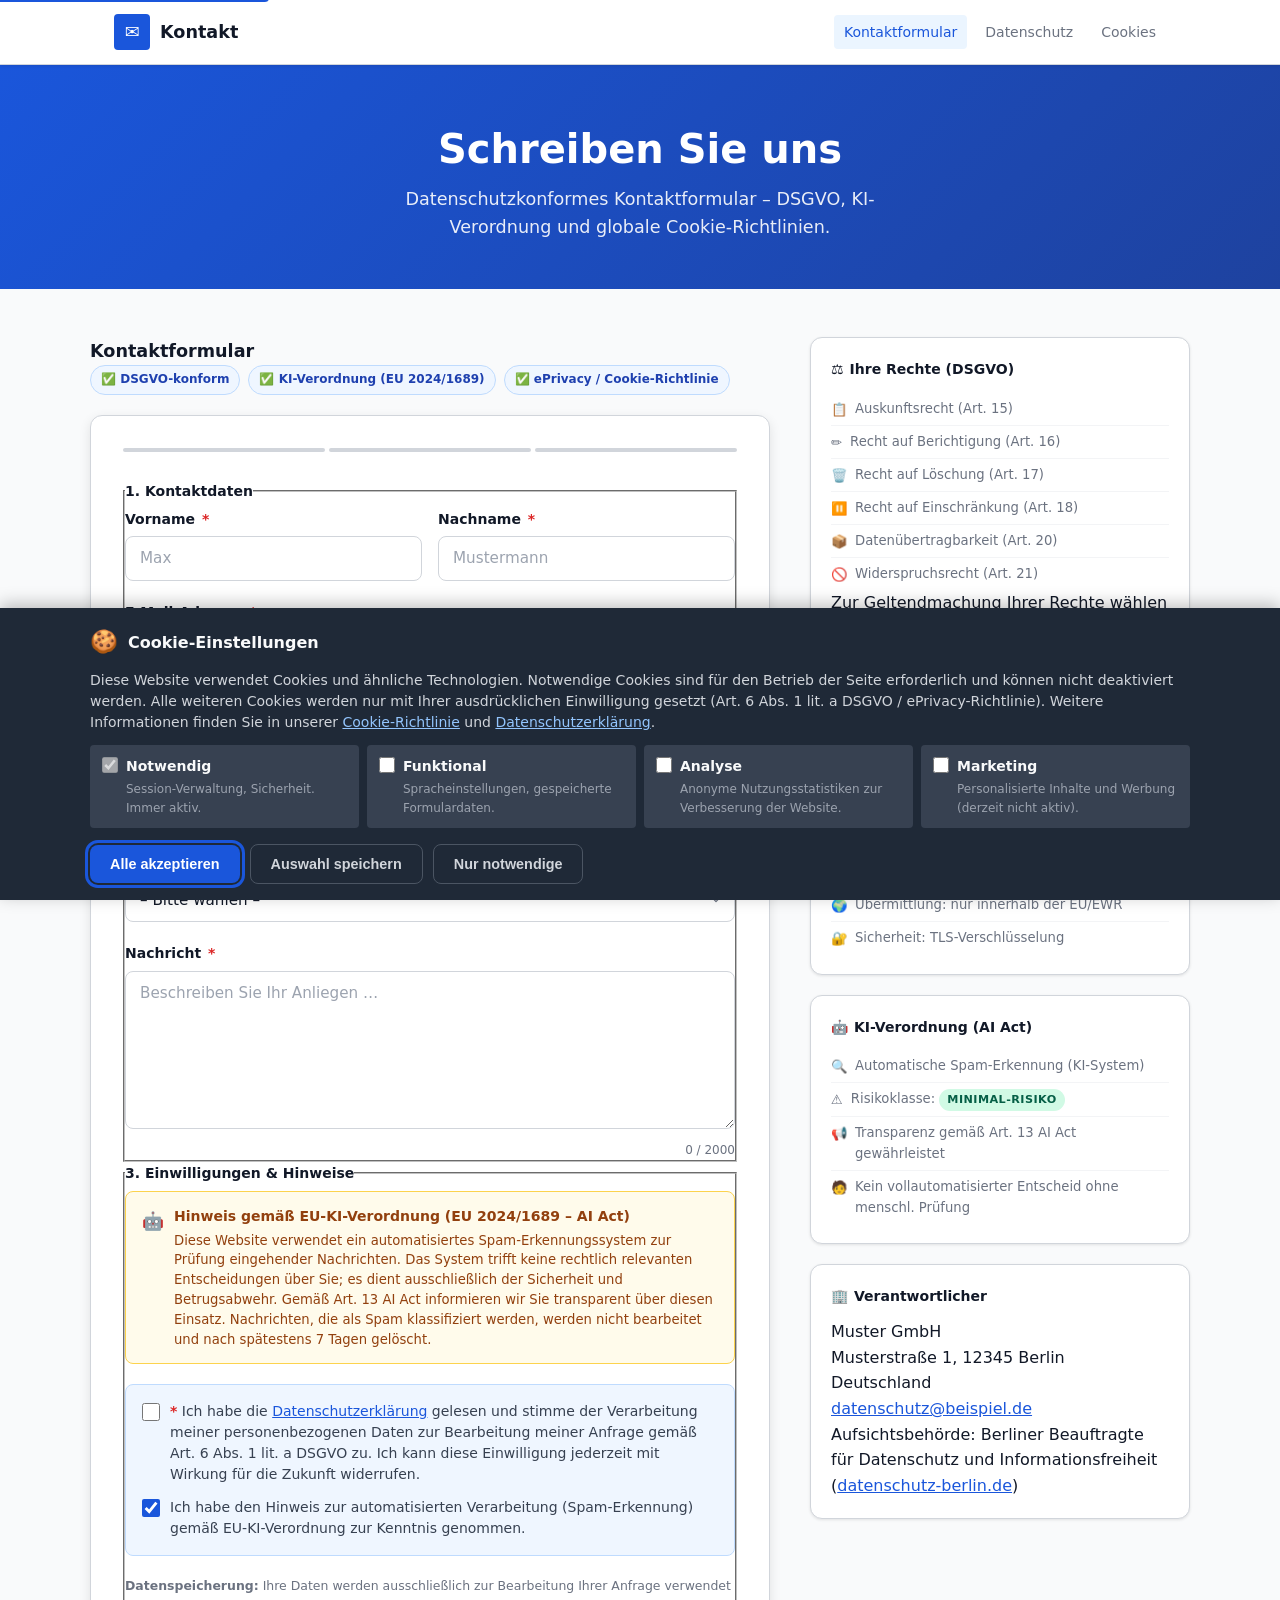
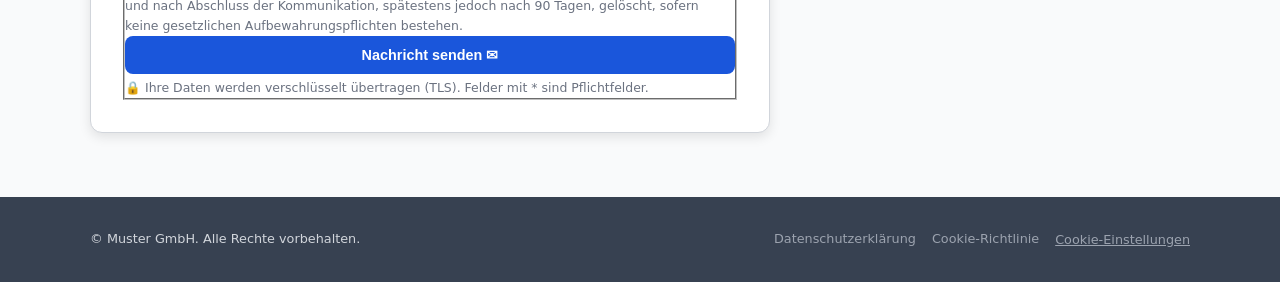
==== index.html @ f34b900e "Priorität: README primärer CTA + echte Formularübermittlung per fetch Co-authored-by: gambler12345 <" ====
<!DOCTYPE html>
<html lang="de">
<head>
  <meta charset="UTF-8" />
  <meta name="viewport" content="width=device-width, initial-scale=1.0" />
  <meta name="description" content="Kontaktieren Sie uns – DSGVO-konformes Kontaktformular nach EU-Datenschutz, KI-Verordnung und globalen Cookie-Richtlinien." />
  <meta name="robots" content="index, follow" />
  <!-- Referrer-Policy: no tracking referrer leakage -->
  <meta name="referrer" content="strict-origin-when-cross-origin" />
  <!-- Content Security Policy: no inline styles/scripts from untrusted sources -->
  <meta http-equiv="Content-Security-Policy"
        content="default-src 'self'; script-src 'self'; style-src 'self'; img-src 'self' data:; connect-src 'self' https://formspree.io; form-action 'self' https://formspree.io; frame-ancestors 'none';" />
  <meta http-equiv="X-Content-Type-Options" content="nosniff" />
  <meta http-equiv="X-Frame-Options" content="DENY" />
  <title>Kontakt – Datenschutzkonformes Formular</title>
  <link rel="stylesheet" href="assets/style.css" />
</head>
<body>

  <!-- Skip to main content (Accessibility) -->
  <a class="skip-link" href="#main-content">Zum Hauptinhalt springen</a>

  <!-- ══════════════════════════════════════════
       COOKIE CONSENT BANNER (DSGVO Art. 7, ePrivacy)
  ══════════════════════════════════════════ -->
  <div id="cookie-banner" role="dialog" aria-modal="true" aria-labelledby="cookie-banner-title" hidden>
    <div class="cookie-banner__inner">
      <div class="cookie-banner__header">
        <span class="cookie-banner__icon" aria-hidden="true">🍪</span>
        <h2 class="cookie-banner__title" id="cookie-banner-title">Cookie-Einstellungen</h2>
      </div>
      <div class="cookie-banner__body">
        <p>
          Diese Website verwendet Cookies und ähnliche Technologien. Notwendige Cookies sind für den Betrieb
          der Seite erforderlich und können nicht deaktiviert werden. Alle weiteren Cookies werden nur mit Ihrer
          ausdrücklichen Einwilligung gesetzt (Art. 6 Abs. 1 lit. a DSGVO / ePrivacy-Richtlinie).
          Weitere Informationen finden Sie in unserer
          <a href="pages/cookies.html">Cookie-Richtlinie</a> und <a href="pages/privacy.html">Datenschutzerklärung</a>.
        </p>
        <!-- Cookie categories -->
        <div class="cookie-categories" role="group" aria-label="Cookie-Kategorien">
          <!-- Necessary (always on) -->
          <div class="cookie-category">
            <label>
              <input type="checkbox" id="cookie-cat-necessary" name="cookie-cat-necessary"
                     checked disabled aria-describedby="cookie-cat-necessary-desc" />
              <span>
                <span class="cookie-category__name">Notwendig</span>
                <span class="cookie-category__desc" id="cookie-cat-necessary-desc">
                  Session-Verwaltung, Sicherheit. Immer aktiv.
                </span>
              </span>
            </label>
          </div>
          <!-- Functional -->
          <div class="cookie-category">
            <label>
              <input type="checkbox" id="cookie-cat-functional" name="cookie-cat-functional"
                     aria-describedby="cookie-cat-functional-desc" />
              <span>
                <span class="cookie-category__name">Funktional</span>
                <span class="cookie-category__desc" id="cookie-cat-functional-desc">
                  Spracheinstellungen, gespeicherte Formulardaten.
                </span>
              </span>
            </label>
          </div>
          <!-- Analytics -->
          <div class="cookie-category">
            <label>
              <input type="checkbox" id="cookie-cat-analytics" name="cookie-cat-analytics"
                     aria-describedby="cookie-cat-analytics-desc" />
              <span>
                <span class="cookie-category__name">Analyse</span>
                <span class="cookie-category__desc" id="cookie-cat-analytics-desc">
                  Anonyme Nutzungsstatistiken zur Verbesserung der Website.
                </span>
              </span>
            </label>
          </div>
          <!-- Marketing -->
          <div class="cookie-category">
            <label>
              <input type="checkbox" id="cookie-cat-marketing" name="cookie-cat-marketing"
                     aria-describedby="cookie-cat-marketing-desc" />
              <span>
                <span class="cookie-category__name">Marketing</span>
                <span class="cookie-category__desc" id="cookie-cat-marketing-desc">
                  Personalisierte Inhalte und Werbung (derzeit nicht aktiv).
                </span>
              </span>
            </label>
          </div>
        </div>
        <!-- Actions -->
        <div class="cookie-banner__actions">
          <button id="cookie-accept-all" class="btn btn--primary" type="button">
            Alle akzeptieren
          </button>
          <button id="cookie-save-choices" class="btn btn--secondary" type="button">
            Auswahl speichern
          </button>
          <button id="cookie-reject-non-essential" class="btn btn--secondary" type="button">
            Nur notwendige
          </button>
        </div>
      </div>
    </div>
  </div>

  <!-- ══════════════════════════════════════════
       HEADER
  ══════════════════════════════════════════ -->
  <header class="site-header" role="banner">
    <div class="site-header__inner">
      <a href="index.html" class="site-header__logo" aria-label="Startseite – Kontaktformular">
        <div class="site-header__logo-icon" aria-hidden="true">✉</div>
        <span>Kontakt</span>
      </a>
      <nav class="site-nav" aria-label="Hauptnavigation">
        <a href="index.html" class="active" aria-current="page">Kontaktformular</a>
        <a href="pages/privacy.html">Datenschutz</a>
        <a href="pages/cookies.html">Cookies</a>
      </nav>
    </div>
  </header>

  <!-- ══════════════════════════════════════════
       HERO
  ══════════════════════════════════════════ -->
  <div class="page-hero" role="complementary" aria-label="Seiteneinführung">
    <h1 class="page-hero__title">Schreiben Sie uns</h1>
    <p class="page-hero__subtitle">
      Datenschutzkonformes Kontaktformular – DSGVO, KI-Verordnung und globale Cookie-Richtlinien.
    </p>
  </div>

  <!-- ══════════════════════════════════════════
       MAIN
  ══════════════════════════════════════════ -->
  <main id="main-content">
    <div class="container">
      <div class="content-grid">

        <!-- ── Contact Form ── -->
        <section aria-labelledby="form-heading">
          <h2 id="form-heading" class="card__title" style="margin-bottom:16px;">
            Kontaktformular
          </h2>

          <!-- Compliance badges -->
          <div class="compliance-badges" aria-label="Konformitätskennzeichnungen">
            <span class="compliance-badge">✅ DSGVO-konform</span>
            <span class="compliance-badge">✅ KI-Verordnung (EU 2024/1689)</span>
            <span class="compliance-badge">✅ ePrivacy / Cookie-Richtlinie</span>
          </div>

          <!-- Success message -->
          <div id="form-success" class="form-success" role="alert" aria-live="polite">
            <span class="form-success__icon" aria-hidden="true">✅</span>
            <div class="form-success__text">
              <h3>Nachricht erfolgreich gesendet!</h3>
              <p>Vielen Dank für Ihre Nachricht. Wir werden uns so schnell wie möglich bei Ihnen melden.</p>
            </div>
          </div>

          <!-- Error message -->
          <div id="form-error-msg" class="form-error-msg" role="alert" aria-live="assertive">
            <span class="form-error-msg__icon" aria-hidden="true">❌</span>
            <div class="form-error-msg__text">
              <h3>Fehler beim Senden</h3>
              <p>Ihre Nachricht konnte nicht gesendet werden. Bitte versuchen Sie es erneut oder kontaktieren Sie uns per E-Mail.</p>
            </div>
          </div>

          <div class="card">
            <form id="contact-form" class="contact-form" novalidate
                  aria-label="Kontaktformular"
                  data-protection="gdpr-compliant"
                  data-endpoint="">
                  <!--
                    Configure data-endpoint to enable real form submission.
                    Example (Formspree): data-endpoint="https://formspree.io/f/YOUR_FORM_ID"
                    Example (custom API): data-endpoint="/api/contact"
                  -->

              <!-- Progress Indicator (Accessibility + UX) -->
              <div class="form-progress" aria-hidden="true">
                <div class="form-progress__step"></div>
                <div class="form-progress__step"></div>
                <div class="form-progress__step"></div>
              </div>

              <!-- Section 1: Personal info -->
              <fieldset data-section="1" style="border:none;padding:0;margin:0 0 4px;">
                <legend class="form-label" style="float:left;width:100%;margin-bottom:12px;font-size:0.9rem;color:var(--color-text-muted);">
                  1. Kontaktdaten
                </legend>
                <div class="form-row" style="clear:both;">
                  <div class="form-group">
                    <label class="form-label" for="first-name">
                      Vorname <span class="required" aria-label="Pflichtfeld">*</span>
                    </label>
                    <input
                      type="text"
                      id="first-name"
                      name="first-name"
                      class="form-control"
                      placeholder="Max"
                      autocomplete="given-name"
                      data-required="text"
                      aria-required="true"
                      aria-describedby="first-name-error"
                      maxlength="100"
                    />
                    <span class="form-error" id="first-name-error" role="alert"></span>
                  </div>
                  <div class="form-group">
                    <label class="form-label" for="last-name">
                      Nachname <span class="required" aria-label="Pflichtfeld">*</span>
                    </label>
                    <input
                      type="text"
                      id="last-name"
                      name="last-name"
                      class="form-control"
                      placeholder="Mustermann"
                      autocomplete="family-name"
                      data-required="text"
                      aria-required="true"
                      aria-describedby="last-name-error"
                      maxlength="100"
                    />
                    <span class="form-error" id="last-name-error" role="alert"></span>
                  </div>
                </div>
                <div class="form-group">
                  <label class="form-label" for="email">
                    E-Mail-Adresse <span class="required" aria-label="Pflichtfeld">*</span>
                  </label>
                  <input
                    type="email"
                    id="email"
                    name="email"
                    class="form-control"
                    placeholder="max.mustermann@beispiel.de"
                    autocomplete="email"
                    data-required="email"
                    aria-required="true"
                    aria-describedby="email-error email-hint"
                    maxlength="254"
                  />
                  <span class="form-hint" id="email-hint">Wird ausschließlich zur Beantwortung Ihrer Anfrage verwendet.</span>
                  <span class="form-error" id="email-error" role="alert"></span>
                </div>
                <div class="form-group">
                  <label class="form-label" for="phone">
                    Telefon <span class="optional">(optional)</span>
                  </label>
                  <input
                    type="tel"
                    id="phone"
                    name="phone"
                    class="form-control"
                    placeholder="+49 30 12345678"
                    autocomplete="tel"
                    aria-describedby="phone-hint"
                    maxlength="30"
                  />
                  <span class="form-hint" id="phone-hint">Nur angeben, wenn Sie telefonisch kontaktiert werden möchten.</span>
                </div>
              </fieldset>

              <!-- Section 2: Message -->
              <fieldset data-section="2" style="border:none;padding:0;margin:0 0 4px;">
                <legend class="form-label" style="float:left;width:100%;margin-bottom:12px;font-size:0.9rem;color:var(--color-text-muted);">
                  2. Ihre Anfrage
                </legend>
                <div class="form-group" style="clear:both;">
                  <label class="form-label" for="subject">
                    Betreff <span class="required" aria-label="Pflichtfeld">*</span>
                  </label>
                  <select
                    id="subject"
                    name="subject"
                    class="form-control"
                    data-required="text"
                    aria-required="true"
                    aria-describedby="subject-error"
                  >
                    <option value="">– Bitte wählen –</option>
                    <option value="general">Allgemeine Anfrage</option>
                    <option value="support">Technischer Support</option>
                    <option value="gdpr-request">Datenschutzanfrage (DSGVO)</option>
                    <option value="delete-request">Löschantrag (Art. 17 DSGVO)</option>
                    <option value="access-request">Auskunftsanfrage (Art. 15 DSGVO)</option>
                    <option value="other">Sonstiges</option>
                  </select>
                  <span class="form-error" id="subject-error" role="alert"></span>
                </div>
                <div class="form-group">
                  <label class="form-label" for="message">
                    Nachricht <span class="required" aria-label="Pflichtfeld">*</span>
                  </label>
                  <textarea
                    id="message"
                    name="message"
                    class="form-control"
                    rows="6"
                    placeholder="Beschreiben Sie Ihr Anliegen …"
                    data-required="message"
                    aria-required="true"
                    aria-describedby="message-error char-count"
                    maxlength="2000"
                  ></textarea>
                  <div class="char-counter" id="char-count" aria-live="polite" aria-atomic="true">0 / 2000</div>
                  <span class="form-error" id="message-error" role="alert"></span>
                </div>
              </fieldset>

              <!-- Section 3: Consent -->
              <fieldset data-section="3" style="border:none;padding:0;margin:0;">
                <legend class="form-label" style="float:left;width:100%;margin-bottom:12px;font-size:0.9rem;color:var(--color-text-muted);">
                  3. Einwilligungen &amp; Hinweise
                </legend>

                <!-- AI Act Notice -->
                <div class="ai-act-notice" role="note" aria-label="Hinweis zur KI-Verordnung" style="clear:both;">
                  <span class="ai-act-notice__icon" aria-hidden="true">🤖</span>
                  <div class="ai-act-notice__content">
                    <strong>Hinweis gemäß EU-KI-Verordnung (EU 2024/1689 – AI Act)</strong>
                    Diese Website verwendet ein automatisiertes Spam-Erkennungssystem zur Prüfung eingehender
                    Nachrichten. Das System trifft keine rechtlich relevanten Entscheidungen über Sie; es dient
                    ausschließlich der Sicherheit und Betrugsabwehr. Gemäß Art. 13 AI Act informieren wir Sie
                    transparent über diesen Einsatz. Nachrichten, die als Spam klassifiziert werden, werden
                    nicht bearbeitet und nach spätestens 7 Tagen gelöscht.
                  </div>
                </div>

                <!-- Consent checkboxes -->
                <div class="consent-group">
                  <!-- GDPR consent (required) -->
                  <div class="consent-item">
                    <input
                      type="checkbox"
                      id="consent-gdpr"
                      name="consent-gdpr"
                      aria-required="true"
                      aria-describedby="consent-gdpr-error"
                    />
                    <label for="consent-gdpr">
                      <span class="required">*</span>
                      Ich habe die <a href="pages/privacy.html" target="_blank" rel="noopener noreferrer">Datenschutzerklärung</a>
                      gelesen und stimme der Verarbeitung meiner personenbezogenen Daten zur Bearbeitung meiner
                      Anfrage gemäß Art. 6 Abs. 1 lit. a DSGVO zu. Ich kann diese Einwilligung jederzeit mit
                      Wirkung für die Zukunft widerrufen.
                    </label>
                  </div>
                  <span class="form-error" id="consent-gdpr-error" role="alert"></span>

                  <!-- AI processing consent (optional but informative) -->
                  <div class="consent-item">
                    <input
                      type="checkbox"
                      id="consent-ai"
                      name="consent-ai"
                      checked
                    />
                    <label for="consent-ai">
                      Ich habe den Hinweis zur automatisierten Verarbeitung (Spam-Erkennung) gemäß
                      EU-KI-Verordnung zur Kenntnis genommen.
                    </label>
                  </div>
                </div>

                <!-- Data retention notice -->
                <div class="form-hint" style="margin-bottom:24px;background:var(--color-bg);padding:10px 14px;border-radius:var(--radius-sm);border-left:3px solid var(--color-primary);">
                  <strong>Datenspeicherung:</strong> Ihre Daten werden ausschließlich zur Bearbeitung Ihrer
                  Anfrage verwendet und nach Abschluss der Kommunikation, spätestens jedoch nach 90 Tagen,
                  gelöscht, sofern keine gesetzlichen Aufbewahrungspflichten bestehen.
                </div>

                <!-- Submit button -->
                <button
                  type="submit"
                  id="submit-btn"
                  class="btn btn--primary btn--full"
                  data-submit-btn
                  aria-describedby="submit-hint"
                >
                  <span class="btn-text">Nachricht senden ✉</span>
                  <span class="spinner" aria-hidden="true"></span>
                </button>
                <p class="form-hint" id="submit-hint" style="text-align:center;margin-top:10px;">
                  <span aria-hidden="true">🔒</span>
                  Ihre Daten werden verschlüsselt übertragen (TLS). Felder mit <span style="color:#dc2626;">*</span> sind Pflichtfelder.
                </p>
              </fieldset>

            </form>
          </div>
        </section>

        <!-- ── Sidebar: Info Cards ── -->
        <aside aria-label="Datenschutz- und Compliance-Informationen">

          <!-- Your rights -->
          <div class="info-card">
            <h2 class="info-card__title">
              <span aria-hidden="true">⚖️</span> Ihre Rechte (DSGVO)
            </h2>
            <ul class="info-card__list" aria-label="DSGVO-Rechte">
              <li><span class="icon" aria-hidden="true">📋</span> Auskunftsrecht (Art. 15)</li>
              <li><span class="icon" aria-hidden="true">✏️</span> Recht auf Berichtigung (Art. 16)</li>
              <li><span class="icon" aria-hidden="true">🗑️</span> Recht auf Löschung (Art. 17)</li>
              <li><span class="icon" aria-hidden="true">⏸️</span> Recht auf Einschränkung (Art. 18)</li>
              <li><span class="icon" aria-hidden="true">📦</span> Datenübertragbarkeit (Art. 20)</li>
              <li><span class="icon" aria-hidden="true">🚫</span> Widerspruchsrecht (Art. 21)</li>
            </ul>
            <p style="font-size:0.8rem;color:var(--color-text-muted);margin-top:12px;">
              Zur Geltendmachung Ihrer Rechte wählen Sie im Formular den Betreff
              <em>„Datenschutzanfrage"</em> oder kontaktieren Sie unseren Datenschutzbeauftragten.
            </p>
          </div>

          <!-- Data processing info -->
          <div class="info-card">
            <h2 class="info-card__title">
              <span aria-hidden="true">🗄️</span> Datenverarbeitung
            </h2>
            <ul class="info-card__list">
              <li><span class="icon" aria-hidden="true">📌</span> Zweck: Bearbeitung Ihrer Anfrage</li>
              <li><span class="icon" aria-hidden="true">⚡</span> Rechtsgrundlage: Art. 6 I lit. a/b DSGVO</li>
              <li><span class="icon" aria-hidden="true">⏱️</span> Speicherdauer: max. 90 Tage</li>
              <li><span class="icon" aria-hidden="true">🌍</span> Übermittlung: nur innerhalb der EU/EWR</li>
              <li><span class="icon" aria-hidden="true">🔐</span> Sicherheit: TLS-Verschlüsselung</li>
            </ul>
          </div>

          <!-- AI Act info -->
          <div class="info-card">
            <h2 class="info-card__title">
              <span aria-hidden="true">🤖</span> KI-Verordnung (AI Act)
            </h2>
            <ul class="info-card__list">
              <li>
                <span class="icon" aria-hidden="true">🔍</span>
                <span>Automatische Spam-Erkennung (KI-System)</span>
              </li>
              <li>
                <span class="icon" aria-hidden="true">⚠️</span>
                <span>Risikoklasse: <span class="badge badge--green">Minimal-Risiko</span></span>
              </li>
              <li>
                <span class="icon" aria-hidden="true">📢</span>
                <span>Transparenz gemäß Art. 13 AI Act gewährleistet</span>
              </li>
              <li>
                <span class="icon" aria-hidden="true">🧑</span>
                <span>Kein vollautomatisierter Entscheid ohne menschl. Prüfung</span>
              </li>
            </ul>
          </div>

          <!-- Contact DPO -->
          <div class="info-card">
            <h2 class="info-card__title">
              <span aria-hidden="true">🏢</span> Verantwortlicher
            </h2>
            <p style="font-size:0.825rem;color:var(--color-text-muted);line-height:1.6;">
              Muster GmbH<br />
              Musterstraße 1, 12345 Berlin<br />
              Deutschland<br />
              <a href="mailto:datenschutz@beispiel.de">datenschutz@beispiel.de</a>
            </p>
            <p style="font-size:0.8rem;color:var(--color-text-muted);margin-top:8px;">
              Aufsichtsbehörde: Berliner Beauftragte für Datenschutz und Informationsfreiheit
              (<a href="https://www.datenschutz-berlin.de" target="_blank" rel="noopener noreferrer">datenschutz-berlin.de</a>)
            </p>
          </div>

        </aside>
      </div>
    </div>
  </main>

  <!-- ══════════════════════════════════════════
       FOOTER
  ══════════════════════════════════════════ -->
  <footer class="site-footer" role="contentinfo">
    <div class="site-footer__inner">
      <p class="site-footer__copy">
        © <span id="footer-year"></span> Muster GmbH. Alle Rechte vorbehalten.
      </p>
      <nav class="site-footer__links" aria-label="Footer-Navigation">
        <a href="pages/privacy.html">Datenschutzerklärung</a>
        <a href="pages/cookies.html">Cookie-Richtlinie</a>
        <button id="cookie-settings-trigger" type="button" aria-label="Cookie-Einstellungen öffnen">
          Cookie-Einstellungen
        </button>
      </nav>
    </div>
  </footer>

  <script src="assets/script.js"></script>
  <script>
    document.getElementById('footer-year').textContent = new Date().getFullYear();
  </script>
</body>
</html>
---- assets/style.css ----
/* ===== CSS Reset & Variables ===== */
*, *::before, *::after {
  box-sizing: border-box;
  margin: 0;
  padding: 0;
}

:root {
  --color-primary: #1a56db;
  --color-primary-dark: #1e429f;
  --color-primary-light: #ebf5ff;
  --color-secondary: #374151;
  --color-bg: #f9fafb;
  --color-surface: #ffffff;
  --color-border: #d1d5db;
  --color-border-focus: #1a56db;
  --color-text: #111827;
  --color-text-muted: #6b7280;
  --color-success: #065f46;
  --color-success-bg: #d1fae5;
  --color-error: #991b1b;
  --color-error-bg: #fee2e2;
  --color-warning: #92400e;
  --color-warning-bg: #fef3c7;
  --color-info-bg: #eff6ff;
  --color-info-border: #bfdbfe;
  --color-cookie-bg: #1f2937;
  --color-cookie-text: #f9fafb;
  --radius-sm: 4px;
  --radius-md: 8px;
  --radius-lg: 12px;
  --shadow-sm: 0 1px 3px rgba(0,0,0,.1);
  --shadow-md: 0 4px 12px rgba(0,0,0,.1);
  --shadow-lg: 0 10px 30px rgba(0,0,0,.15);
  --font-sans: system-ui, -apple-system, 'Segoe UI', Roboto, sans-serif;
  --transition: 0.2s ease;
}

/* ===== Base ===== */
html {
  font-size: 16px;
  scroll-behavior: smooth;
}

body {
  font-family: var(--font-sans);
  background-color: var(--color-bg);
  color: var(--color-text);
  line-height: 1.6;
  min-height: 100vh;
  display: flex;
  flex-direction: column;
}

a {
  color: var(--color-primary);
  text-decoration: underline;
}

a:hover {
  color: var(--color-primary-dark);
}

img {
  max-width: 100%;
}

/* ===== Skip Link (Accessibility) ===== */
.skip-link {
  position: absolute;
  top: -40px;
  left: 0;
  background: var(--color-primary);
  color: #fff;
  padding: 8px 16px;
  z-index: 9999;
  border-radius: 0 0 var(--radius-sm) 0;
  text-decoration: none;
  font-weight: 600;
}

.skip-link:focus {
  top: 0;
}

/* ===== Cookie Consent Banner ===== */
#cookie-banner {
  position: fixed;
  bottom: 0;
  left: 0;
  right: 0;
  background: var(--color-cookie-bg);
  color: var(--color-cookie-text);
  padding: 16px 24px;
  z-index: 10000;
  box-shadow: 0 -4px 16px rgba(0,0,0,.25);
  display: none;
}

#cookie-banner.visible {
  display: block;
}

.cookie-banner__inner {
  max-width: 1100px;
  margin: 0 auto;
}

.cookie-banner__header {
  display: flex;
  align-items: center;
  gap: 10px;
  margin-bottom: 10px;
}

.cookie-banner__icon {
  font-size: 1.4rem;
  flex-shrink: 0;
}

.cookie-banner__title {
  font-size: 1rem;
  font-weight: 700;
  color: var(--color-cookie-text);
}

.cookie-banner__body p {
  font-size: 0.875rem;
  color: #d1d5db;
  margin-bottom: 12px;
  line-height: 1.5;
}

.cookie-banner__body a {
  color: #93c5fd;
}

.cookie-categories {
  display: grid;
  grid-template-columns: repeat(auto-fit, minmax(200px, 1fr));
  gap: 8px;
  margin-bottom: 16px;
}

.cookie-category {
  background: #374151;
  border-radius: var(--radius-sm);
  padding: 10px 12px;
}

.cookie-category label {
  display: flex;
  align-items: flex-start;
  gap: 8px;
  cursor: pointer;
  font-size: 0.875rem;
}

.cookie-category label input[type="checkbox"] {
  margin-top: 2px;
  flex-shrink: 0;
  width: 16px;
  height: 16px;
  cursor: pointer;
}

.cookie-category__name {
  font-weight: 600;
  color: #f9fafb;
  display: block;
}

.cookie-category__desc {
  font-size: 0.75rem;
  color: #9ca3af;
  display: block;
  margin-top: 2px;
}

.cookie-banner__actions {
  display: flex;
  flex-wrap: wrap;
  gap: 10px;
  align-items: center;
}

/* ===== Buttons ===== */
.btn {
  display: inline-flex;
  align-items: center;
  justify-content: center;
  gap: 6px;
  padding: 10px 20px;
  border: none;
  border-radius: var(--radius-md);
  font-size: 0.9rem;
  font-weight: 600;
  cursor: pointer;
  transition: background var(--transition), color var(--transition), box-shadow var(--transition);
  text-decoration: none;
  line-height: 1.25;
  white-space: nowrap;
}

.btn:focus-visible {
  outline: 3px solid var(--color-primary);
  outline-offset: 2px;
}

.btn--primary {
  background: var(--color-primary);
  color: #fff;
}

.btn--primary:hover {
  background: var(--color-primary-dark);
  color: #fff;
}

.btn--primary:disabled {
  background: #9ca3af;
  cursor: not-allowed;
}

.btn--secondary {
  background: transparent;
  color: #d1d5db;
  border: 1px solid #4b5563;
}

.btn--secondary:hover {
  background: #374151;
  color: #fff;
}

.btn--outline {
  background: transparent;
  color: var(--color-primary);
  border: 1px solid var(--color-primary);
}

.btn--outline:hover {
  background: var(--color-primary-light);
}

.btn--sm {
  padding: 6px 12px;
  font-size: 0.8rem;
}

.btn--full {
  width: 100%;
}

.btn--icon {
  padding: 10px;
  border-radius: 50%;
  width: 40px;
  height: 40px;
}

/* ===== Header / Navigation ===== */
.site-header {
  background: var(--color-surface);
  border-bottom: 1px solid var(--color-border);
  position: sticky;
  top: 0;
  z-index: 100;
  box-shadow: var(--shadow-sm);
}

.site-header__inner {
  max-width: 1100px;
  margin: 0 auto;
  padding: 0 24px;
  height: 64px;
  display: flex;
  align-items: center;
  justify-content: space-between;
}

.site-header__logo {
  display: flex;
  align-items: center;
  gap: 10px;
  text-decoration: none;
  color: var(--color-text);
  font-weight: 700;
  font-size: 1.1rem;
}

.site-header__logo-icon {
  width: 36px;
  height: 36px;
  background: var(--color-primary);
  border-radius: var(--radius-sm);
  display: flex;
  align-items: center;
  justify-content: center;
  color: #fff;
  font-size: 1.1rem;
}

.site-nav {
  display: flex;
  align-items: center;
  gap: 8px;
}

.site-nav a {
  color: var(--color-text-muted);
  text-decoration: none;
  font-size: 0.875rem;
  padding: 6px 10px;
  border-radius: var(--radius-sm);
  transition: background var(--transition), color var(--transition);
}

.site-nav a:hover,
.site-nav a.active {
  color: var(--color-primary);
  background: var(--color-primary-light);
}

/* ===== Hero / Page Header ===== */
.page-hero {
  background: linear-gradient(135deg, var(--color-primary) 0%, var(--color-primary-dark) 100%);
  color: #fff;
  text-align: center;
  padding: 60px 24px 48px;
}

.page-hero__title {
  font-size: clamp(1.75rem, 4vw, 2.5rem);
  font-weight: 800;
  margin-bottom: 12px;
  line-height: 1.2;
}

.page-hero__subtitle {
  font-size: 1.1rem;
  opacity: 0.9;
  max-width: 520px;
  margin: 0 auto;
}

/* ===== Main Content ===== */
main {
  flex: 1;
  padding: 48px 24px 64px;
}

.container {
  max-width: 1100px;
  margin: 0 auto;
}

.content-grid {
  display: grid;
  grid-template-columns: 1fr 380px;
  gap: 40px;
  align-items: start;
}

@media (max-width: 860px) {
  .content-grid {
    grid-template-columns: 1fr;
  }
}

/* ===== Card ===== */
.card {
  background: var(--color-surface);
  border: 1px solid var(--color-border);
  border-radius: var(--radius-lg);
  box-shadow: var(--shadow-md);
  overflow: hidden;
}

.card__header {
  padding: 20px 28px 16px;
  border-bottom: 1px solid var(--color-border);
  background: var(--color-bg);
}

.card__title {
  font-size: 1.1rem;
  font-weight: 700;
  color: var(--color-text);
  display: flex;
  align-items: center;
  gap: 8px;
}

.card__body {
  padding: 24px 28px;
}

/* ===== Contact Form ===== */
.contact-form {
  padding: 32px;
}

.form-row {
  display: grid;
  grid-template-columns: 1fr 1fr;
  gap: 16px;
}

@media (max-width: 560px) {
  .form-row {
    grid-template-columns: 1fr;
  }
}

.form-group {
  margin-bottom: 20px;
}

.form-group:last-child {
  margin-bottom: 0;
}

.form-label {
  display: block;
  font-size: 0.875rem;
  font-weight: 600;
  color: var(--color-text);
  margin-bottom: 6px;
}

.form-label .required {
  color: #dc2626;
  margin-left: 2px;
}

.form-label .optional {
  color: var(--color-text-muted);
  font-weight: 400;
  font-size: 0.8rem;
  margin-left: 4px;
}

.form-control {
  width: 100%;
  padding: 10px 14px;
  border: 1.5px solid var(--color-border);
  border-radius: var(--radius-md);
  font-size: 0.95rem;
  font-family: var(--font-sans);
  color: var(--color-text);
  background: var(--color-surface);
  transition: border-color var(--transition), box-shadow var(--transition);
  line-height: 1.5;
}

.form-control:focus {
  outline: none;
  border-color: var(--color-border-focus);
  box-shadow: 0 0 0 3px rgba(26,86,219,.15);
}

.form-control.error {
  border-color: #dc2626;
  box-shadow: 0 0 0 3px rgba(220,38,38,.12);
}

.form-control::placeholder {
  color: #9ca3af;
}

textarea.form-control {
  resize: vertical;
  min-height: 140px;
}

select.form-control {
  appearance: none;
  background-image: url("data:image/svg+xml,%3csvg xmlns='http://www.w3.org/2000/svg' fill='none' viewBox='0 0 20 20'%3e%3cpath stroke='%236b7280' stroke-linecap='round' stroke-linejoin='round' stroke-width='1.5' d='M6 8l4 4 4-4'/%3e%3c/svg%3e");
  background-position: right 10px center;
  background-repeat: no-repeat;
  background-size: 16px;
  padding-right: 36px;
}

.form-hint {
  font-size: 0.78rem;
  color: var(--color-text-muted);
  margin-top: 4px;
}

.form-error {
  font-size: 0.78rem;
  color: #dc2626;
  margin-top: 4px;
  display: none;
}

.form-error.visible {
  display: block;
}

/* ===== Checkboxes / Consent ===== */
.consent-group {
  background: var(--color-info-bg);
  border: 1px solid var(--color-info-border);
  border-radius: var(--radius-md);
  padding: 16px;
  margin-bottom: 20px;
}

.consent-item {
  display: flex;
  align-items: flex-start;
  gap: 10px;
  margin-bottom: 12px;
}

.consent-item:last-child {
  margin-bottom: 0;
}

.consent-item input[type="checkbox"] {
  width: 18px;
  height: 18px;
  margin-top: 2px;
  flex-shrink: 0;
  cursor: pointer;
  accent-color: var(--color-primary);
}

.consent-item label {
  font-size: 0.875rem;
  color: var(--color-secondary);
  cursor: pointer;
  line-height: 1.5;
}

.consent-item label .required {
  color: #dc2626;
  font-weight: 700;
}

/* ===== AI Act Notice ===== */
.ai-act-notice {
  background: #fffbeb;
  border: 1px solid #fcd34d;
  border-radius: var(--radius-md);
  padding: 14px 16px;
  margin-bottom: 20px;
  display: flex;
  gap: 10px;
  align-items: flex-start;
}

.ai-act-notice__icon {
  font-size: 1.1rem;
  flex-shrink: 0;
  margin-top: 1px;
}

.ai-act-notice__content {
  font-size: 0.825rem;
  color: var(--color-warning);
  line-height: 1.5;
}

.ai-act-notice__content strong {
  display: block;
  margin-bottom: 4px;
  font-size: 0.875rem;
}

/* ===== Info Sidebar Cards ===== */
.info-card {
  background: var(--color-surface);
  border: 1px solid var(--color-border);
  border-radius: var(--radius-lg);
  padding: 20px;
  margin-bottom: 20px;
  box-shadow: var(--shadow-sm);
}

.info-card:last-child {
  margin-bottom: 0;
}

.info-card__title {
  font-size: 0.875rem;
  font-weight: 700;
  color: var(--color-text);
  margin-bottom: 12px;
  display: flex;
  align-items: center;
  gap: 6px;
}

.info-card__list {
  list-style: none;
  font-size: 0.825rem;
  color: var(--color-text-muted);
}

.info-card__list li {
  padding: 5px 0;
  border-bottom: 1px solid #f3f4f6;
  display: flex;
  gap: 8px;
  align-items: flex-start;
}

.info-card__list li:last-child {
  border-bottom: none;
}

.info-card__list .icon {
  flex-shrink: 0;
  margin-top: 1px;
}

.badge {
  display: inline-block;
  padding: 2px 8px;
  border-radius: 99px;
  font-size: 0.7rem;
  font-weight: 700;
  text-transform: uppercase;
  letter-spacing: .04em;
}

.badge--green {
  background: #d1fae5;
  color: #065f46;
}

.badge--blue {
  background: #dbeafe;
  color: #1e40af;
}

.badge--yellow {
  background: #fef3c7;
  color: #92400e;
}

/* ===== Form State Messages ===== */
.form-success,
.form-error-msg {
  border-radius: var(--radius-md);
  padding: 16px 20px;
  margin-bottom: 24px;
  display: none;
  align-items: flex-start;
  gap: 12px;
}

.form-success.visible,
.form-error-msg.visible {
  display: flex;
}

.form-success {
  background: var(--color-success-bg);
  border: 1px solid #6ee7b7;
  color: var(--color-success);
}

.form-error-msg {
  background: var(--color-error-bg);
  border: 1px solid #fca5a5;
  color: var(--color-error);
}

.form-success__icon,
.form-error-msg__icon {
  font-size: 1.2rem;
  flex-shrink: 0;
  margin-top: 1px;
}

.form-success__text h3,
.form-error-msg__text h3 {
  font-size: 0.95rem;
  font-weight: 700;
  margin-bottom: 4px;
}

.form-success__text p,
.form-error-msg__text p {
  font-size: 0.85rem;
}

/* ===== Progress Bar ===== */
.form-progress {
  display: flex;
  gap: 4px;
  margin-bottom: 28px;
}

.form-progress__step {
  flex: 1;
  height: 4px;
  border-radius: 99px;
  background: var(--color-border);
  transition: background 0.3s;
}

.form-progress__step.active {
  background: var(--color-primary);
}

/* ===== Character Counter ===== */
.char-counter {
  text-align: right;
  font-size: 0.75rem;
  color: var(--color-text-muted);
  margin-top: 4px;
}

.char-counter.near-limit {
  color: #d97706;
}

.char-counter.at-limit {
  color: #dc2626;
}

/* ===== Footer ===== */
.site-footer {
  background: var(--color-secondary);
  color: #d1d5db;
  padding: 32px 24px;
  margin-top: auto;
}

.site-footer__inner {
  max-width: 1100px;
  margin: 0 auto;
  display: grid;
  grid-template-columns: 1fr auto;
  align-items: center;
  gap: 16px;
}

@media (max-width: 600px) {
  .site-footer__inner {
    grid-template-columns: 1fr;
    text-align: center;
  }
}

.site-footer__copy {
  font-size: 0.8rem;
}

.site-footer__links {
  display: flex;
  gap: 16px;
  flex-wrap: wrap;
}

.site-footer__links a {
  color: #9ca3af;
  text-decoration: none;
  font-size: 0.8rem;
  transition: color var(--transition);
}

.site-footer__links a:hover {
  color: #fff;
}

/* ===== Cookie Preferences Trigger ===== */
#cookie-settings-trigger {
  background: none;
  border: none;
  color: #9ca3af;
  font-size: 0.8rem;
  cursor: pointer;
  padding: 0;
  text-decoration: underline;
  font-family: var(--font-sans);
}

#cookie-settings-trigger:hover {
  color: #fff;
}

/* ===== Static Pages (Privacy, Cookies) ===== */
.static-page {
  max-width: 860px;
  margin: 0 auto;
  padding: 48px 24px 64px;
}

.static-page h1 {
  font-size: 2rem;
  margin-bottom: 8px;
}

.static-page .last-updated {
  color: var(--color-text-muted);
  font-size: 0.875rem;
  margin-bottom: 32px;
  padding-bottom: 16px;
  border-bottom: 1px solid var(--color-border);
}

.static-page h2 {
  font-size: 1.25rem;
  font-weight: 700;
  color: var(--color-text);
  margin: 32px 0 12px;
  padding-bottom: 6px;
  border-bottom: 2px solid var(--color-primary-light);
}

.static-page h3 {
  font-size: 1rem;
  font-weight: 700;
  margin: 20px 0 8px;
}

.static-page p {
  font-size: 0.9375rem;
  color: var(--color-secondary);
  margin-bottom: 12px;
  line-height: 1.7;
}

.static-page ul,
.static-page ol {
  padding-left: 24px;
  margin-bottom: 12px;
}

.static-page li {
  font-size: 0.9375rem;
  color: var(--color-secondary);
  margin-bottom: 6px;
  line-height: 1.6;
}

.static-page table {
  width: 100%;
  border-collapse: collapse;
  margin: 16px 0 24px;
  font-size: 0.875rem;
}

.static-page th {
  background: var(--color-bg);
  padding: 10px 14px;
  text-align: left;
  font-weight: 700;
  border: 1px solid var(--color-border);
  color: var(--color-text);
}

.static-page td {
  padding: 10px 14px;
  border: 1px solid var(--color-border);
  color: var(--color-secondary);
  vertical-align: top;
}

.static-page tr:nth-child(even) td {
  background: #fafafa;
}

.highlight-box {
  background: var(--color-info-bg);
  border-left: 4px solid var(--color-primary);
  padding: 16px 20px;
  border-radius: 0 var(--radius-md) var(--radius-md) 0;
  margin: 16px 0 24px;
}

.highlight-box p {
  margin: 0;
  font-size: 0.9rem;
}

.toc {
  background: var(--color-bg);
  border: 1px solid var(--color-border);
  border-radius: var(--radius-md);
  padding: 20px 24px;
  margin-bottom: 32px;
}

.toc__title {
  font-weight: 700;
  font-size: 0.875rem;
  text-transform: uppercase;
  letter-spacing: .05em;
  color: var(--color-text-muted);
  margin-bottom: 12px;
}

.toc ol {
  padding-left: 20px;
  margin: 0;
}

.toc li {
  margin-bottom: 4px;
}

.toc a {
  font-size: 0.875rem;
  color: var(--color-primary);
  text-decoration: none;
}

.toc a:hover {
  text-decoration: underline;
}

/* ===== Compliance Badges ===== */
.compliance-badges {
  display: flex;
  flex-wrap: wrap;
  gap: 8px;
  margin-bottom: 20px;
}

.compliance-badge {
  display: inline-flex;
  align-items: center;
  gap: 5px;
  padding: 4px 10px;
  border-radius: 99px;
  font-size: 0.75rem;
  font-weight: 700;
  background: var(--color-info-bg);
  border: 1px solid var(--color-info-border);
  color: #1e40af;
}

/* ===== Spinner ===== */
.spinner {
  width: 18px;
  height: 18px;
  border: 2px solid rgba(255,255,255,.4);
  border-top-color: #fff;
  border-radius: 50%;
  animation: spin 0.7s linear infinite;
  display: none;
}

.btn--loading .spinner {
  display: block;
}

.btn--loading .btn-text {
  display: none;
}

@keyframes spin {
  to { transform: rotate(360deg); }
}

/* ===== Responsive ===== */
@media (max-width: 768px) {
  main {
    padding: 32px 16px 48px;
  }

  .contact-form {
    padding: 20px 16px;
  }

  .page-hero {
    padding: 40px 16px 32px;
  }
}

/* ===== Print ===== */
@media print {
  #cookie-banner,
  .site-nav,
  .btn {
    display: none !important;
  }
}

/* ===== Focus styles for accessibility ===== */
:focus-visible {
  outline: 3px solid var(--color-primary);
  outline-offset: 2px;
}
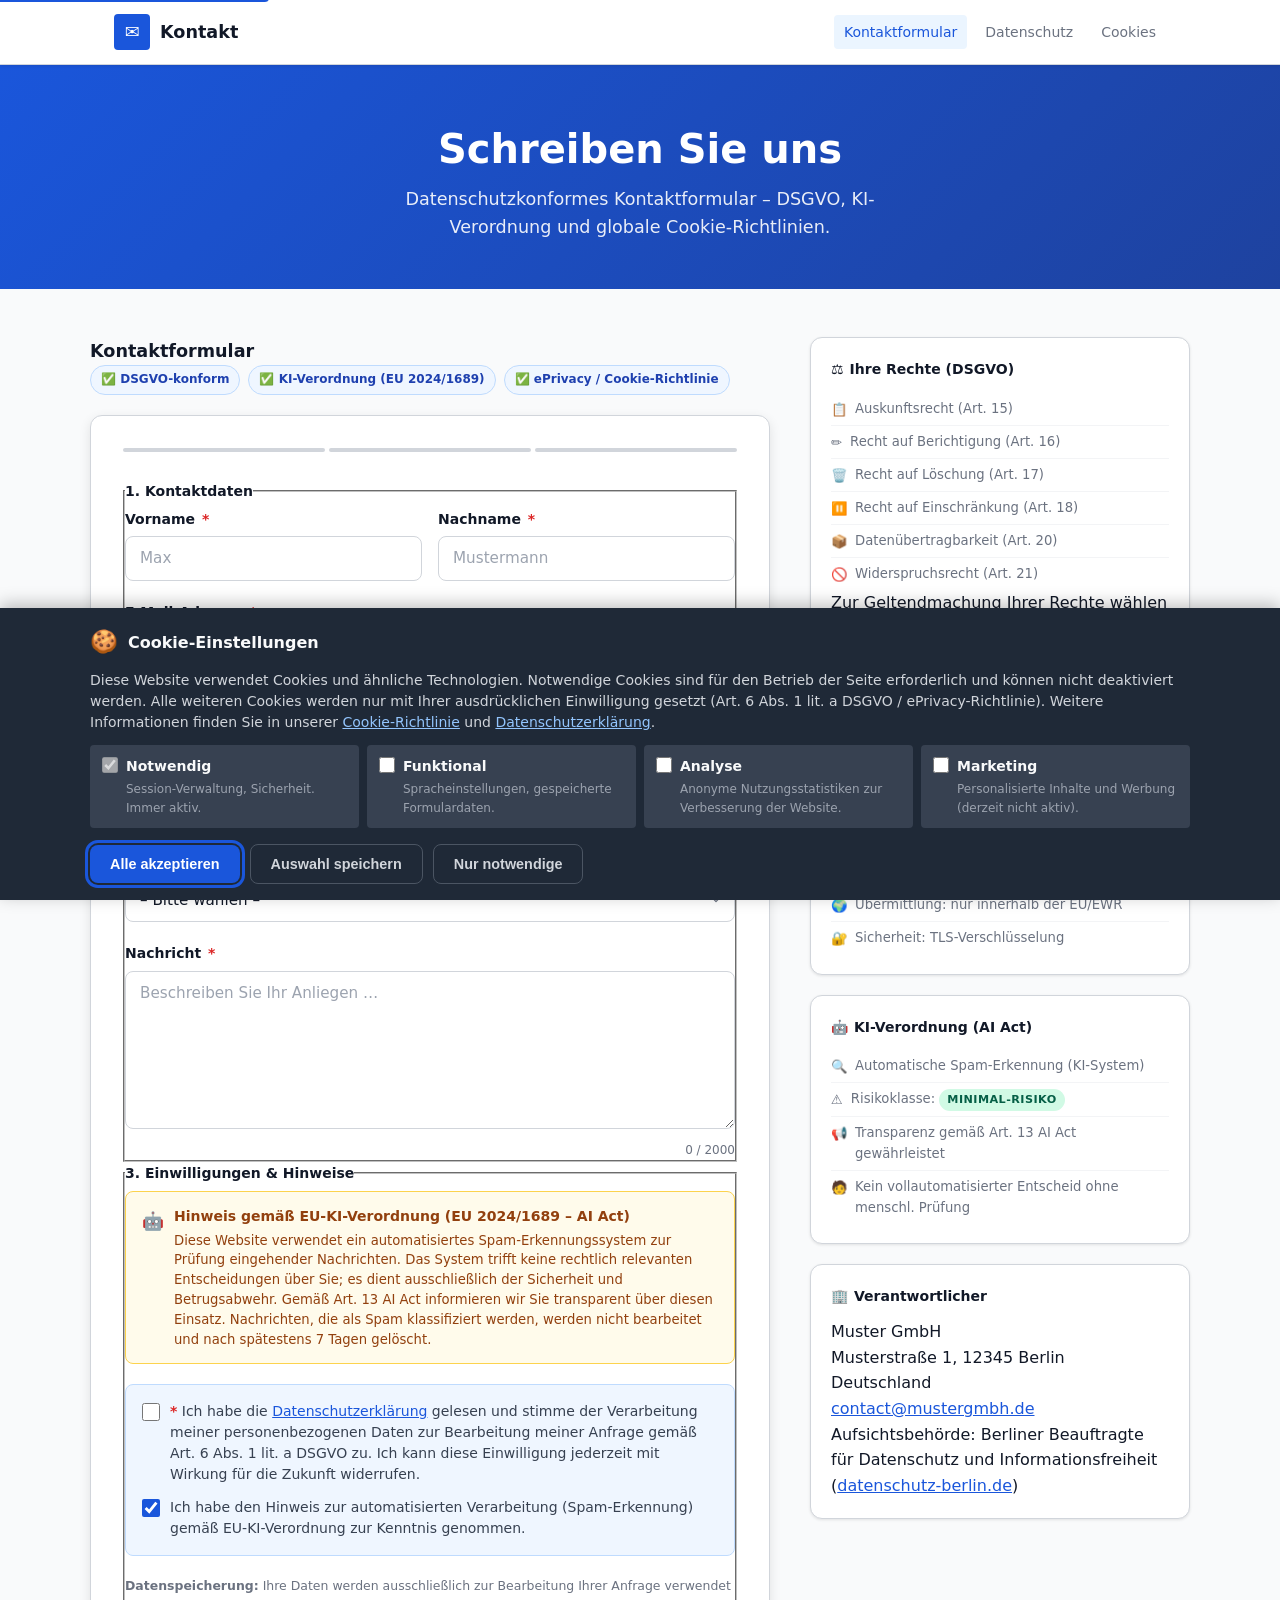
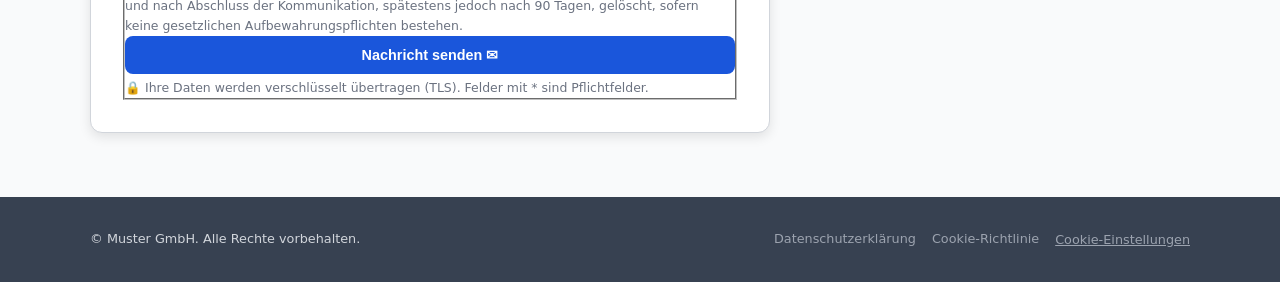
==== commit 24d59c07: "README: Visitenkarte (Demo-Daten) + Schnellkontakt je Kanal + vCard Co-authored-by: gambler12345 <19" ====
--- a/index.html
+++ b/index.html
@@ -471,7 +471,7 @@
               Muster GmbH<br />
               Musterstraße 1, 12345 Berlin<br />
               Deutschland<br />
-              <a href="mailto:datenschutz@beispiel.de">datenschutz@beispiel.de</a>
+              <a href="mailto:contact@mustergmbh.de">contact@mustergmbh.de</a>
             </p>
             <p style="font-size:0.8rem;color:var(--color-text-muted);margin-top:8px;">
               Aufsichtsbehörde: Berliner Beauftragte für Datenschutz und Informationsfreiheit
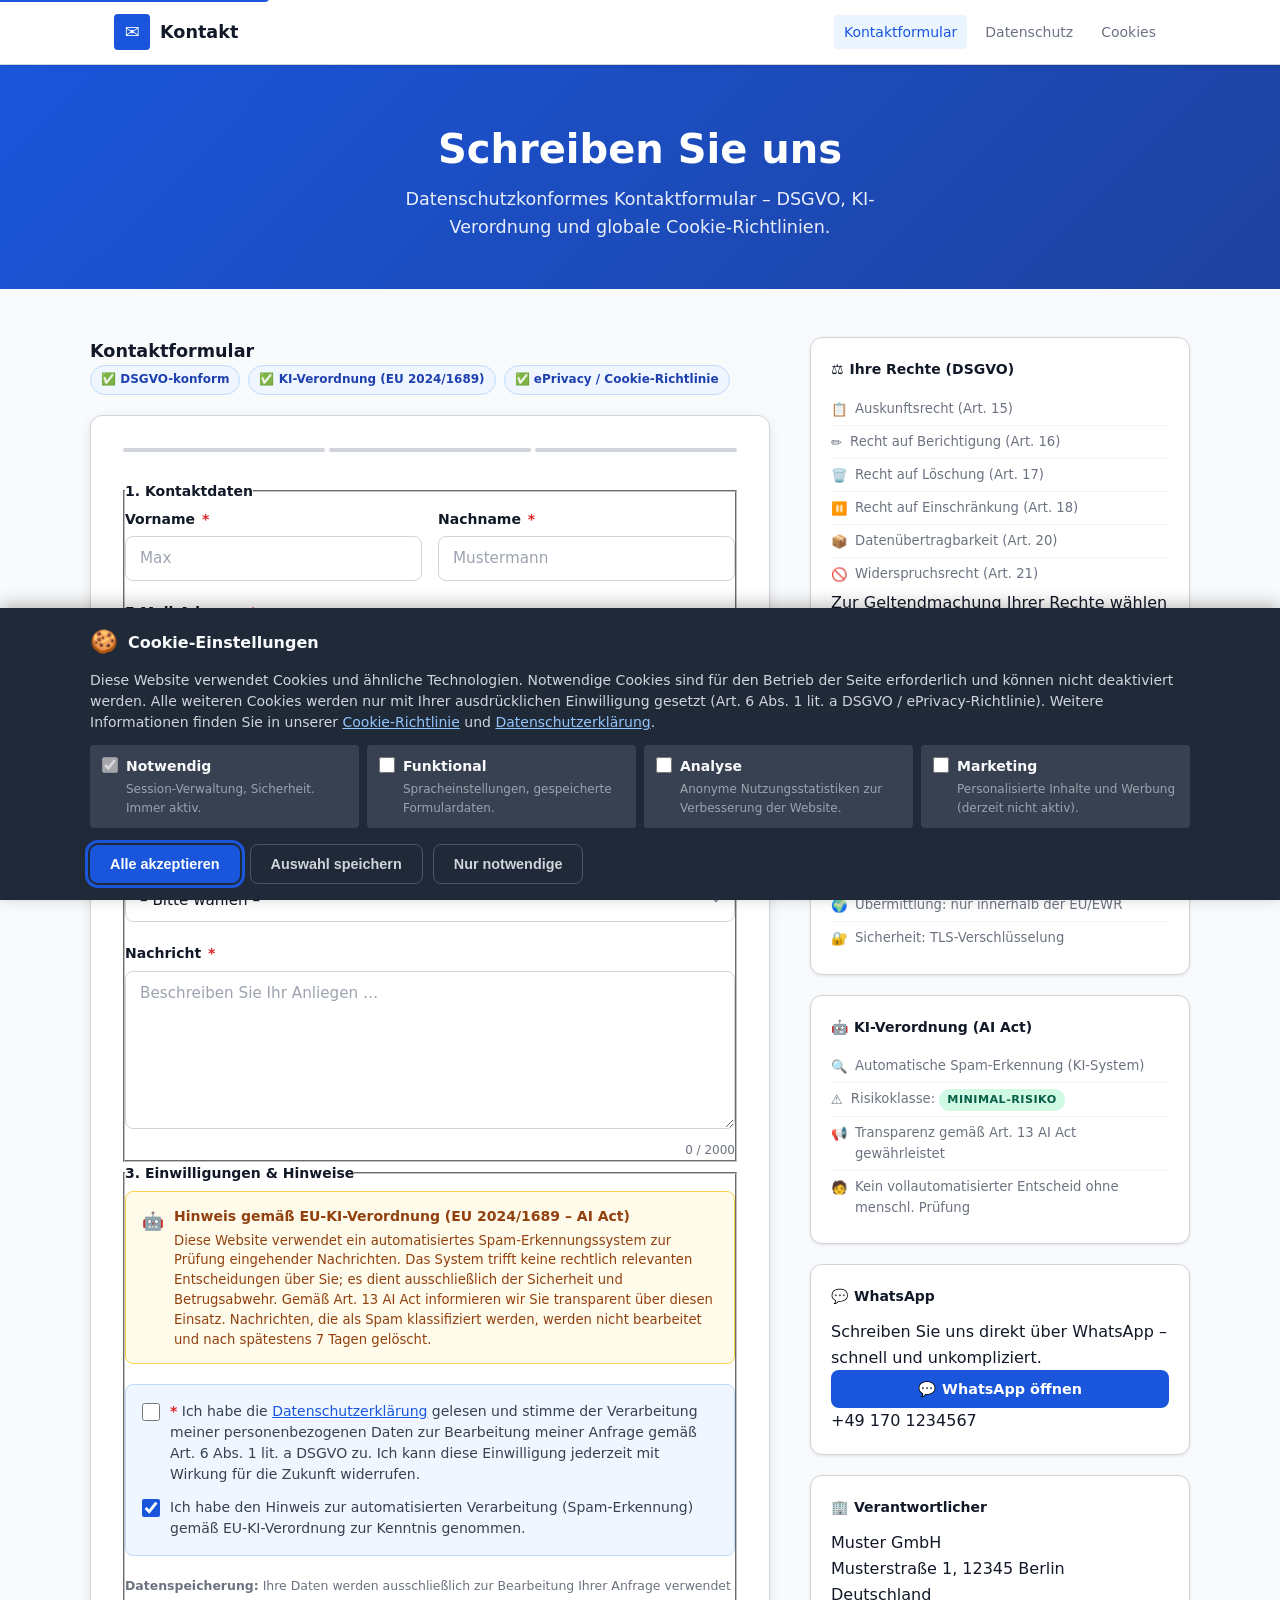
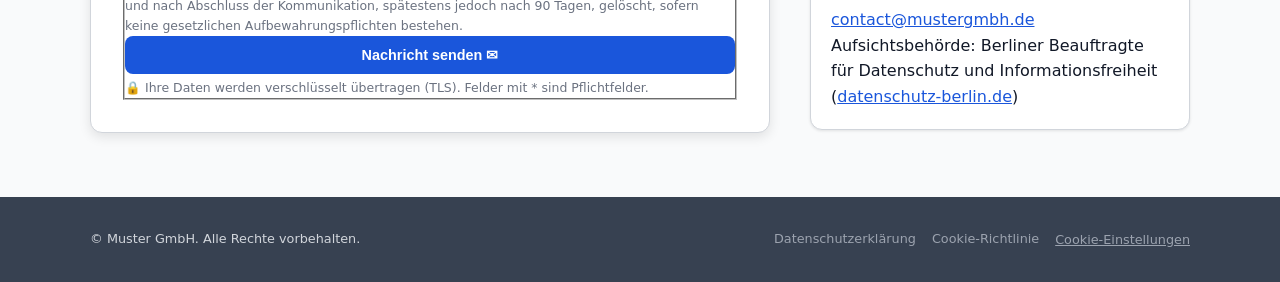
==== commit 262fb244: "Fix 404: add GitHub Pages deploy workflow, add WhatsApp, fix form mailto fallback Co-authored-by: ga" ====
--- a/index.html
+++ b/index.html
@@ -177,7 +177,8 @@
             <form id="contact-form" class="contact-form" novalidate
                   aria-label="Kontaktformular"
                   data-protection="gdpr-compliant"
-                  data-endpoint="">
+                  data-endpoint=""
+                  data-mailto="contact@mustergmbh.de">
                   <!--
                     Configure data-endpoint to enable real form submission.
                     Example (Formspree): data-endpoint="https://formspree.io/f/YOUR_FORM_ID"
@@ -462,6 +463,29 @@
             </ul>
           </div>
 
+          <!-- WhatsApp -->
+          <div class="info-card">
+            <h2 class="info-card__title">
+              <span aria-hidden="true">💬</span> WhatsApp
+            </h2>
+            <p style="font-size:0.825rem;color:var(--color-text-muted);line-height:1.6;margin-bottom:12px;">
+              Schreiben Sie uns direkt über WhatsApp – schnell und unkompliziert.
+            </p>
+            <a
+              href="https://wa.me/491701234567"
+              target="_blank"
+              rel="noopener noreferrer"
+              class="btn btn--primary btn--full"
+              style="display:flex;align-items:center;justify-content:center;gap:8px;text-decoration:none;"
+              aria-label="WhatsApp-Chat öffnen"
+            >
+              <span aria-hidden="true">💬</span> WhatsApp öffnen
+            </a>
+            <p style="font-size:0.75rem;color:var(--color-text-muted);margin-top:8px;text-align:center;">
+              +49 170 1234567
+            </p>
+          </div>
+
           <!-- Contact DPO -->
           <div class="info-card">
             <h2 class="info-card__title">
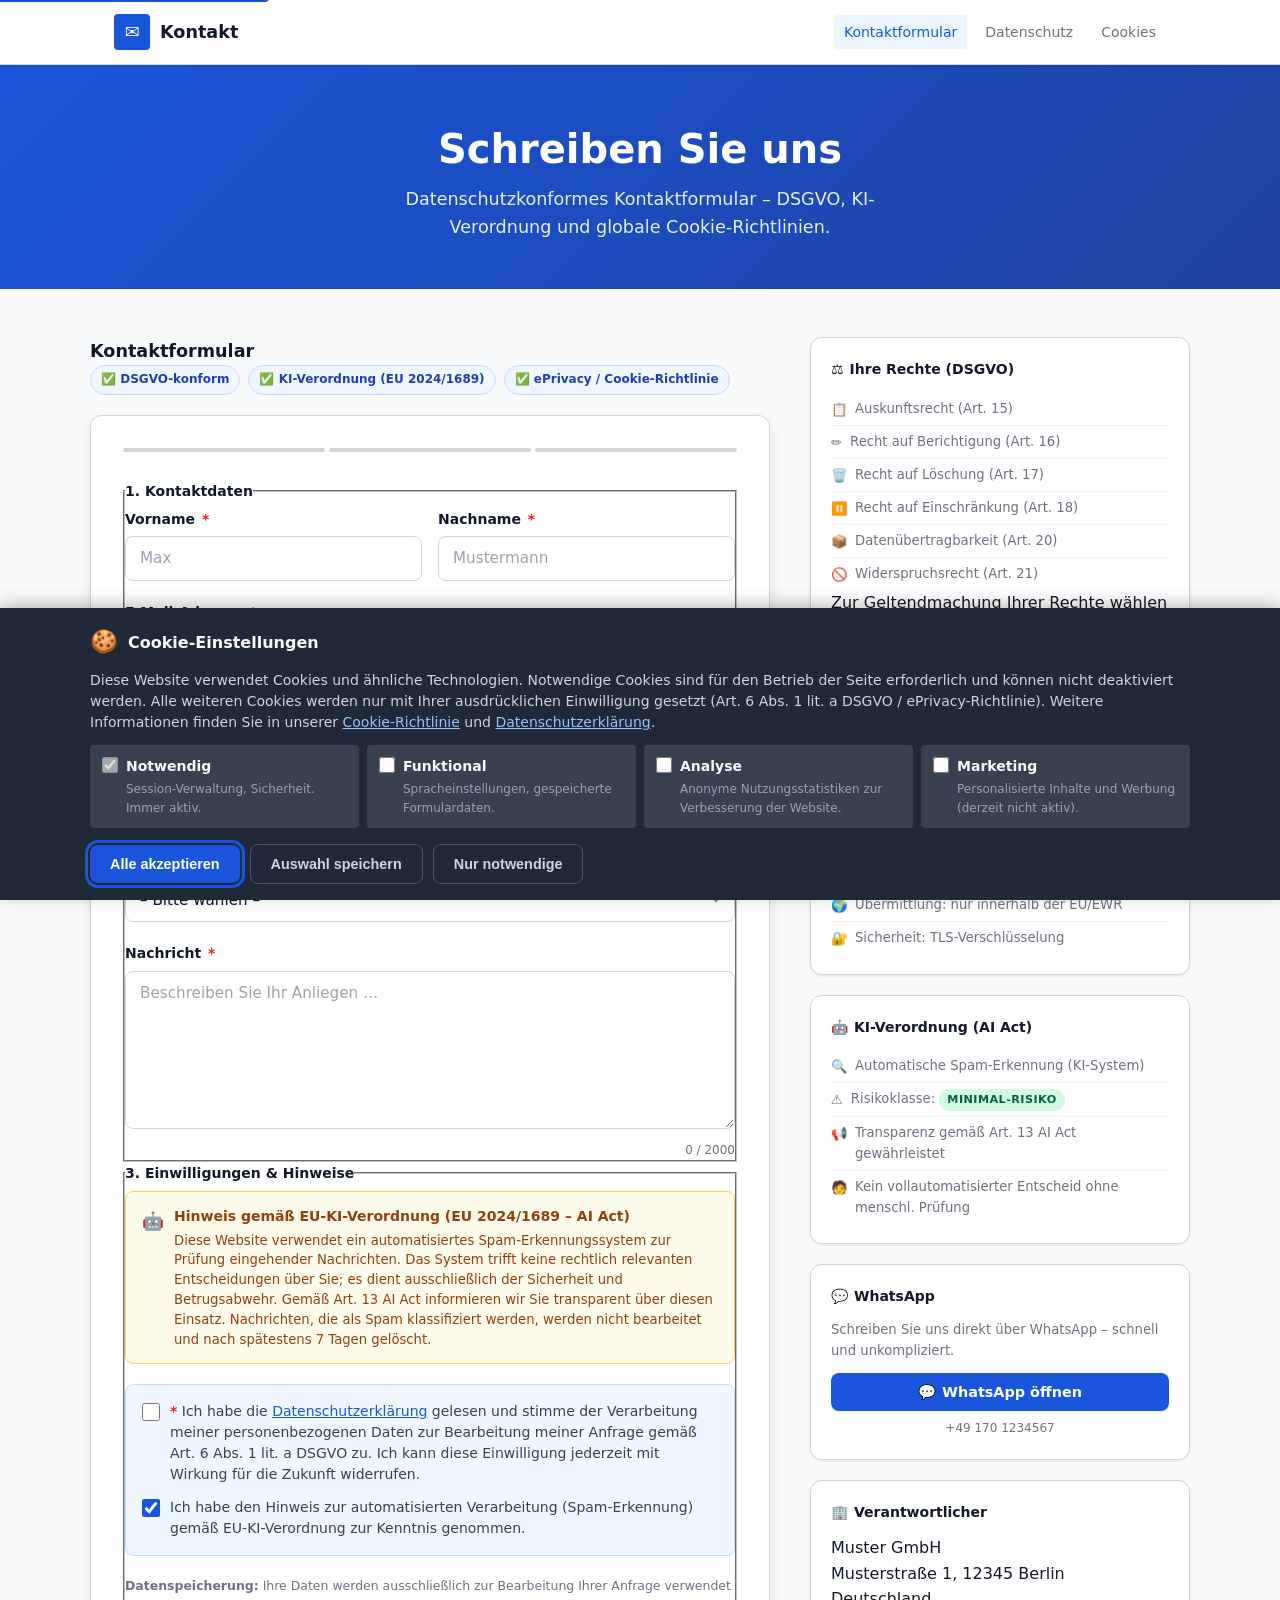
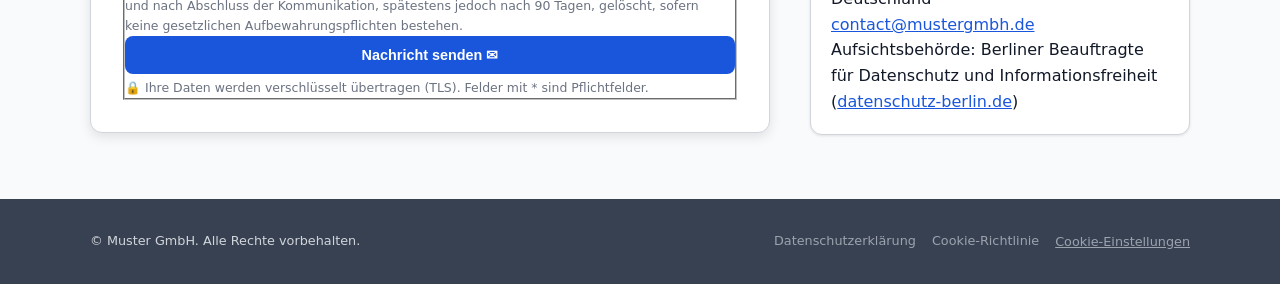
==== commit 909ba75e: "Add .nojekyll, 404 page, move WhatsApp styles to CSS, fix script.js property access Co-authored-by: " ====
--- a/index.html
+++ b/index.html
@@ -468,7 +468,7 @@
             <h2 class="info-card__title">
               <span aria-hidden="true">💬</span> WhatsApp
             </h2>
-            <p style="font-size:0.825rem;color:var(--color-text-muted);line-height:1.6;margin-bottom:12px;">
+            <p class="info-card__whatsapp-desc">
               Schreiben Sie uns direkt über WhatsApp – schnell und unkompliziert.
             </p>
             <a
@@ -476,12 +476,11 @@
               target="_blank"
               rel="noopener noreferrer"
               class="btn btn--primary btn--full"
-              style="display:flex;align-items:center;justify-content:center;gap:8px;text-decoration:none;"
               aria-label="WhatsApp-Chat öffnen"
             >
               <span aria-hidden="true">💬</span> WhatsApp öffnen
             </a>
-            <p style="font-size:0.75rem;color:var(--color-text-muted);margin-top:8px;text-align:center;">
+            <p class="info-card__phone-number">
               +49 170 1234567
             </p>
           </div>
--- a/assets/style.css
+++ b/assets/style.css
@@ -990,3 +990,60 @@
   outline: 3px solid var(--color-primary);
   outline-offset: 2px;
 }
+
+/* ===== 404 Error Page ===== */
+.error-page {
+  flex: 1;
+  display: flex;
+  align-items: center;
+  justify-content: center;
+  padding: 48px 16px;
+}
+
+.error-page__inner {
+  text-align: center;
+  max-width: 480px;
+}
+
+.error-page__code {
+  font-size: 6rem;
+  font-weight: 800;
+  color: var(--color-primary);
+  line-height: 1;
+  margin-bottom: 16px;
+}
+
+.error-page__title {
+  font-size: 1.5rem;
+  font-weight: 700;
+  color: var(--color-text);
+  margin-bottom: 12px;
+}
+
+.error-page__desc {
+  color: var(--color-text-muted);
+  margin-bottom: 32px;
+  line-height: 1.7;
+}
+
+.error-page__actions {
+  display: flex;
+  gap: 12px;
+  justify-content: center;
+  flex-wrap: wrap;
+}
+
+/* ===== WhatsApp card ===== */
+.info-card__whatsapp-desc {
+  font-size: 0.825rem;
+  color: var(--color-text-muted);
+  line-height: 1.6;
+  margin-bottom: 12px;
+}
+
+.info-card__phone-number {
+  font-size: 0.75rem;
+  color: var(--color-text-muted);
+  margin-top: 8px;
+  text-align: center;
+}
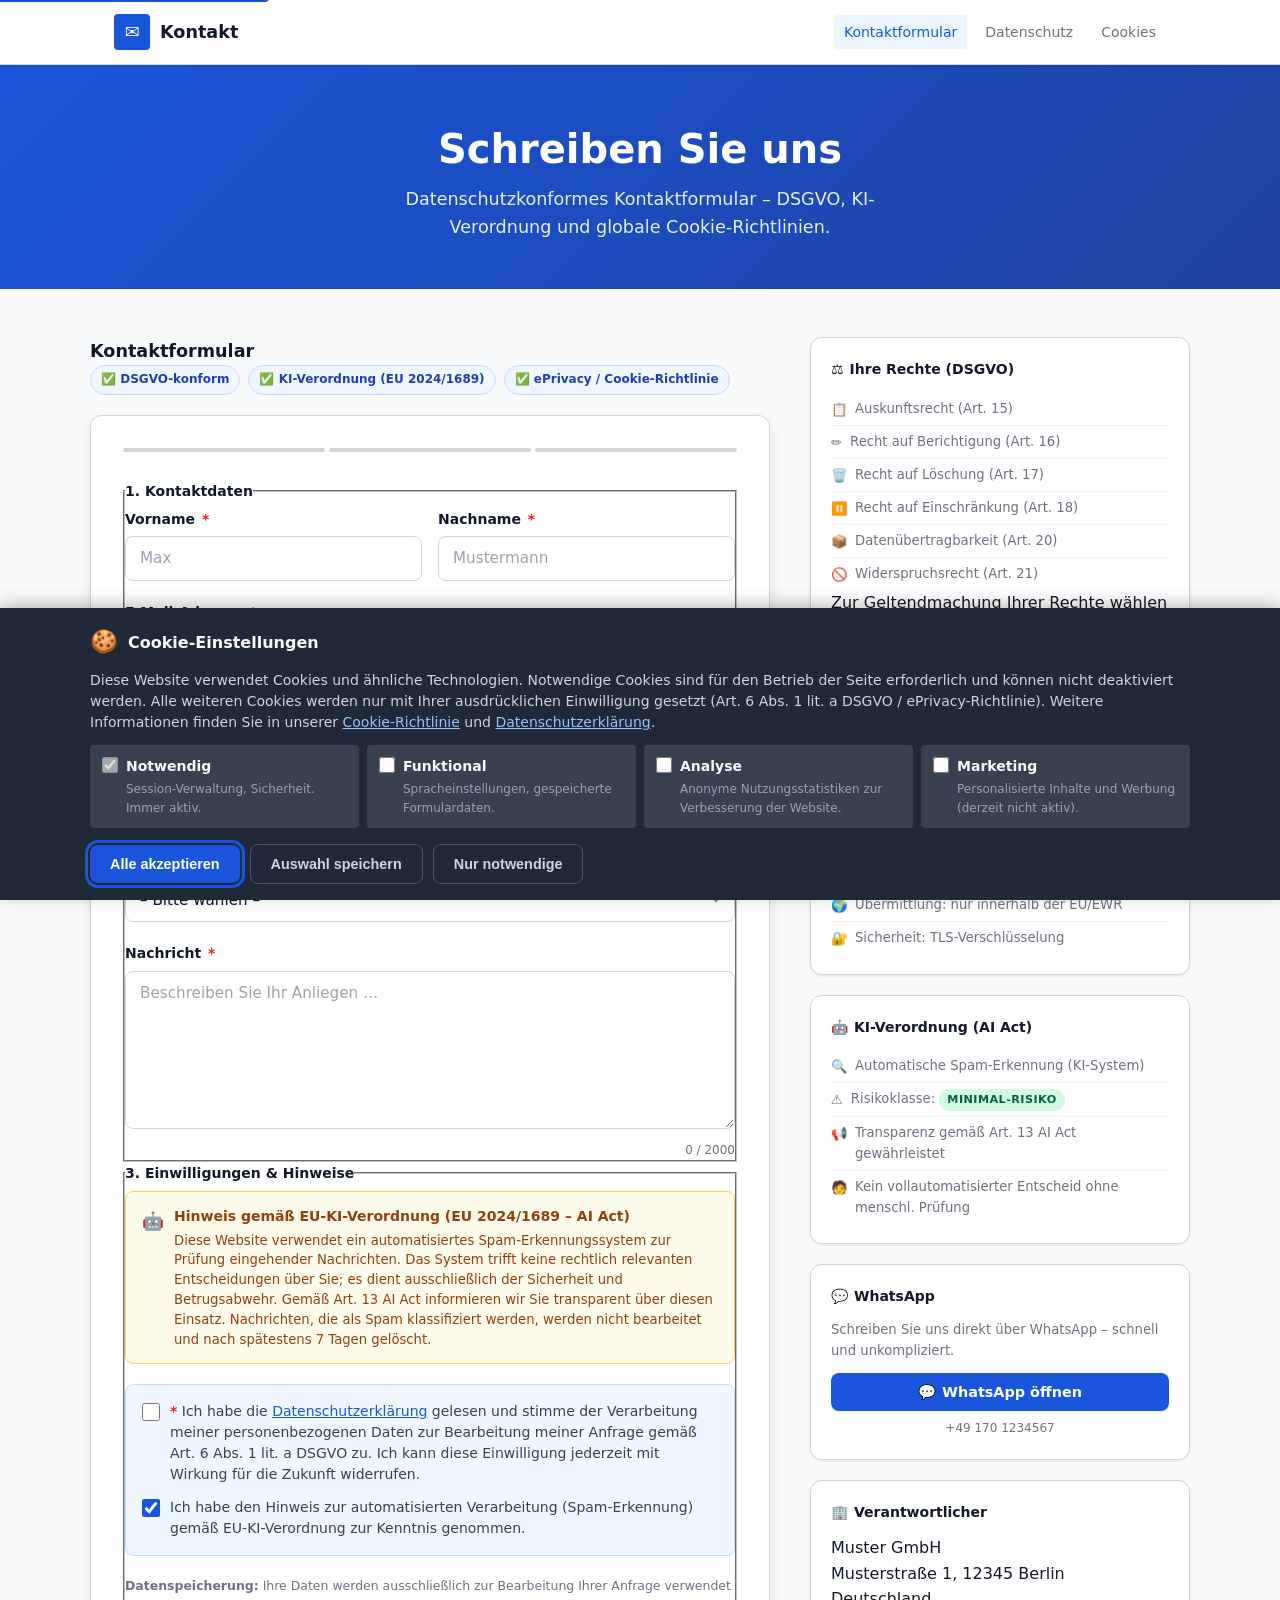
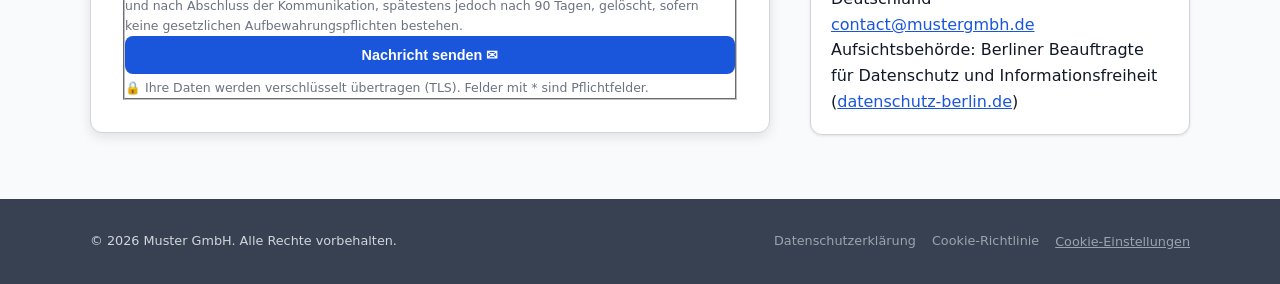
==== commit 4b126b11: "Fix CSP violations: move inline scripts and onclick handler to script.js Co-authored-by: gambler1234" ====
--- a/index.html
+++ b/index.html
@@ -35,7 +35,7 @@
           der Seite erforderlich und können nicht deaktiviert werden. Alle weiteren Cookies werden nur mit Ihrer
           ausdrücklichen Einwilligung gesetzt (Art. 6 Abs. 1 lit. a DSGVO / ePrivacy-Richtlinie).
           Weitere Informationen finden Sie in unserer
-          <a href="pages/cookies.html">Cookie-Richtlinie</a> und <a href="pages/privacy.html">Datenschutzerklärung</a>.
+          <a href="cookies.html">Cookie-Richtlinie</a> und <a href="privacy.html">Datenschutzerklärung</a>.
         </p>
         <!-- Cookie categories -->
         <div class="cookie-categories" role="group" aria-label="Cookie-Kategorien">
@@ -119,8 +119,8 @@
       </a>
       <nav class="site-nav" aria-label="Hauptnavigation">
         <a href="index.html" class="active" aria-current="page">Kontaktformular</a>
-        <a href="pages/privacy.html">Datenschutz</a>
-        <a href="pages/cookies.html">Cookies</a>
+        <a href="privacy.html">Datenschutz</a>
+        <a href="cookies.html">Cookies</a>
       </nav>
     </div>
   </header>
@@ -351,7 +351,7 @@
                     />
                     <label for="consent-gdpr">
                       <span class="required">*</span>
-                      Ich habe die <a href="pages/privacy.html" target="_blank" rel="noopener noreferrer">Datenschutzerklärung</a>
+                      Ich habe die <a href="privacy.html" target="_blank" rel="noopener noreferrer">Datenschutzerklärung</a>
                       gelesen und stimme der Verarbeitung meiner personenbezogenen Daten zur Bearbeitung meiner
                       Anfrage gemäß Art. 6 Abs. 1 lit. a DSGVO zu. Ich kann diese Einwilligung jederzeit mit
                       Wirkung für die Zukunft widerrufen.
@@ -516,8 +516,8 @@
         © <span id="footer-year"></span> Muster GmbH. Alle Rechte vorbehalten.
       </p>
       <nav class="site-footer__links" aria-label="Footer-Navigation">
-        <a href="pages/privacy.html">Datenschutzerklärung</a>
-        <a href="pages/cookies.html">Cookie-Richtlinie</a>
+        <a href="privacy.html">Datenschutzerklärung</a>
+        <a href="cookies.html">Cookie-Richtlinie</a>
         <button id="cookie-settings-trigger" type="button" aria-label="Cookie-Einstellungen öffnen">
           Cookie-Einstellungen
         </button>
@@ -526,8 +526,5 @@
   </footer>
 
   <script src="assets/script.js"></script>
-  <script>
-    document.getElementById('footer-year').textContent = new Date().getFullYear();
-  </script>
 </body>
 </html>
